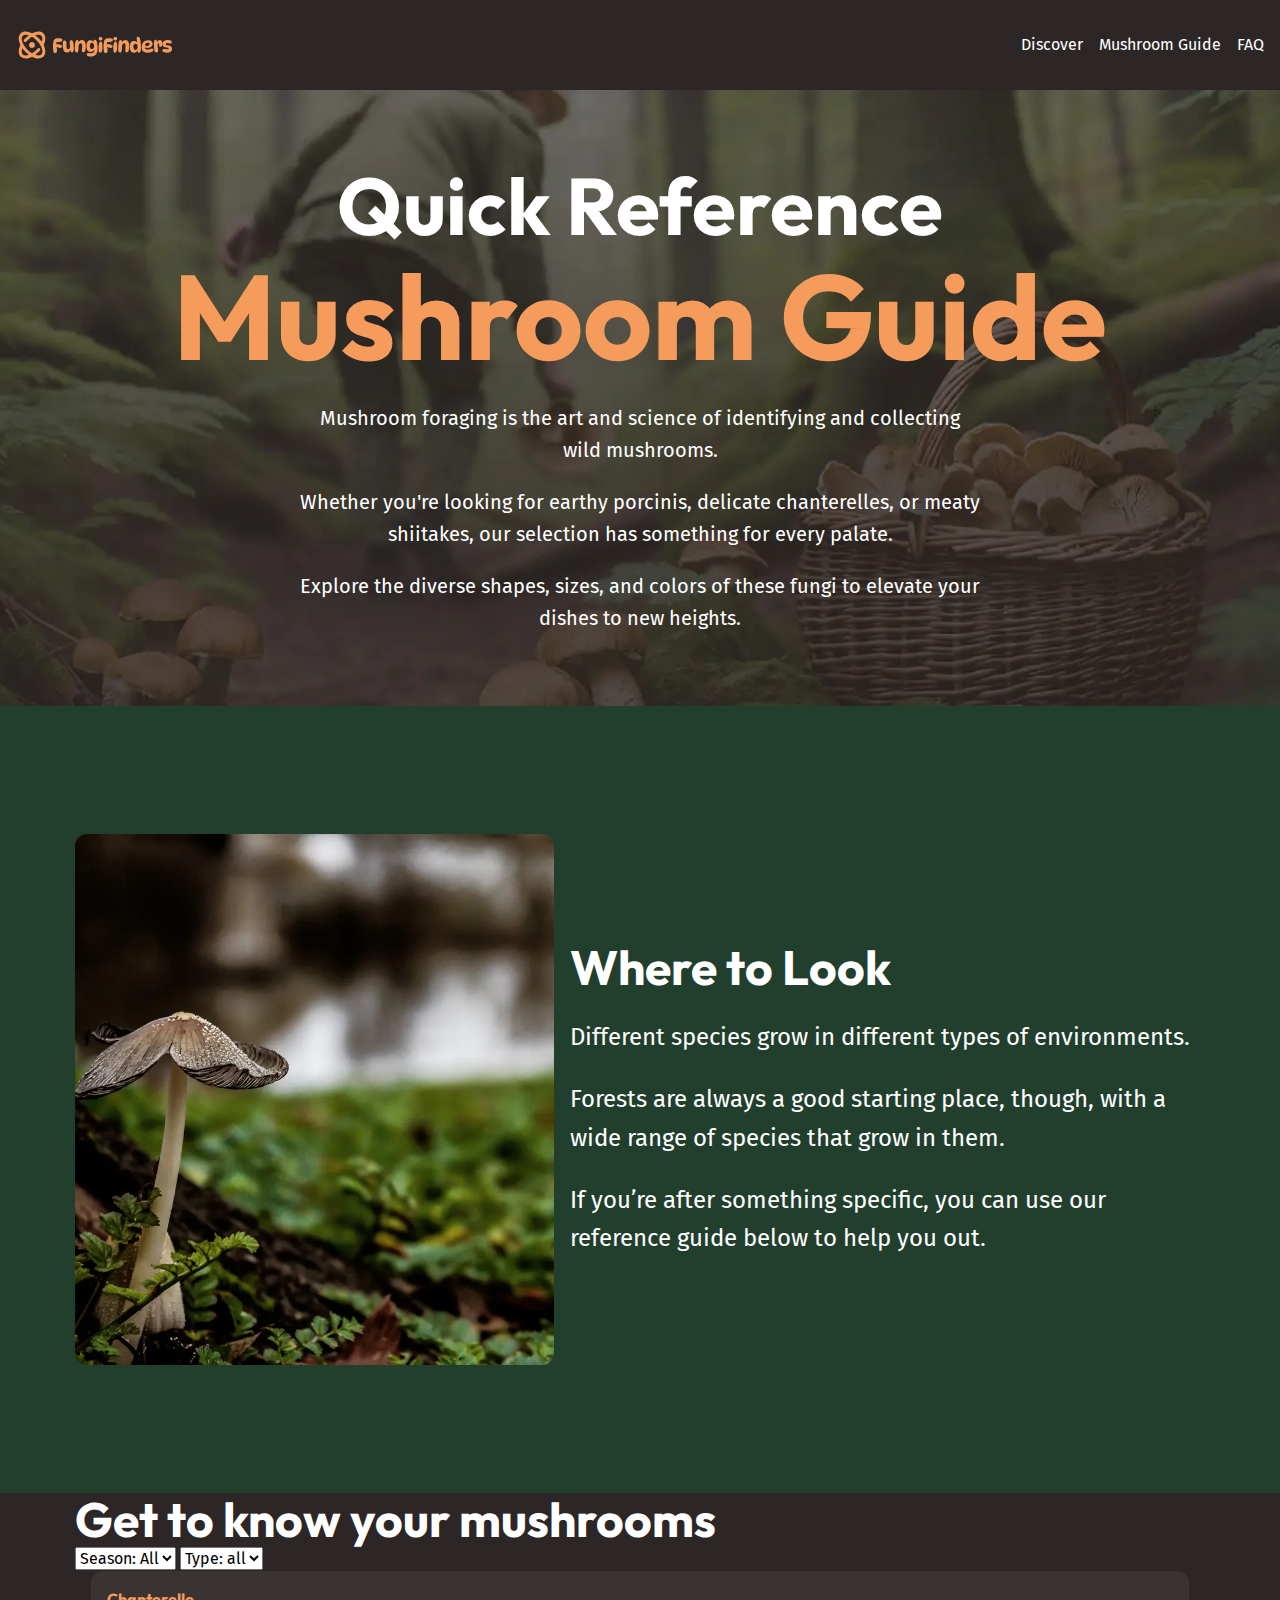
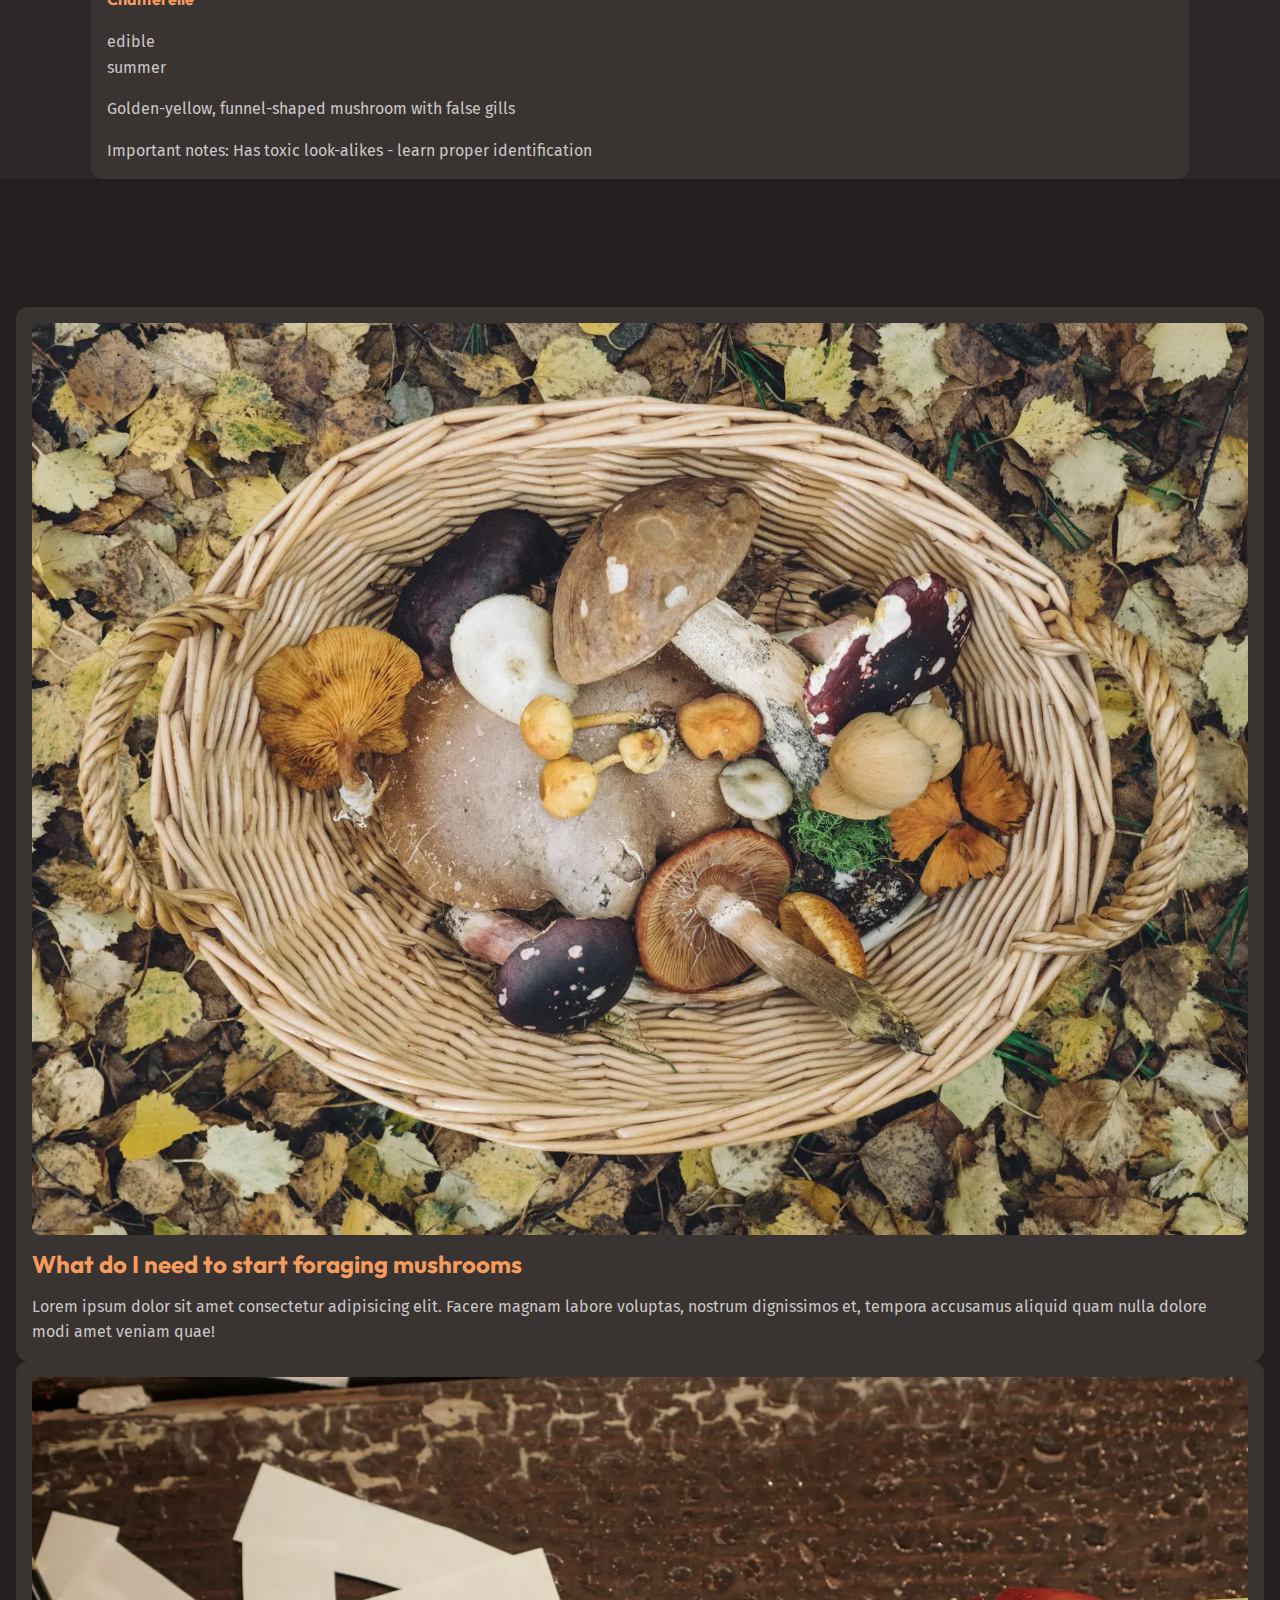
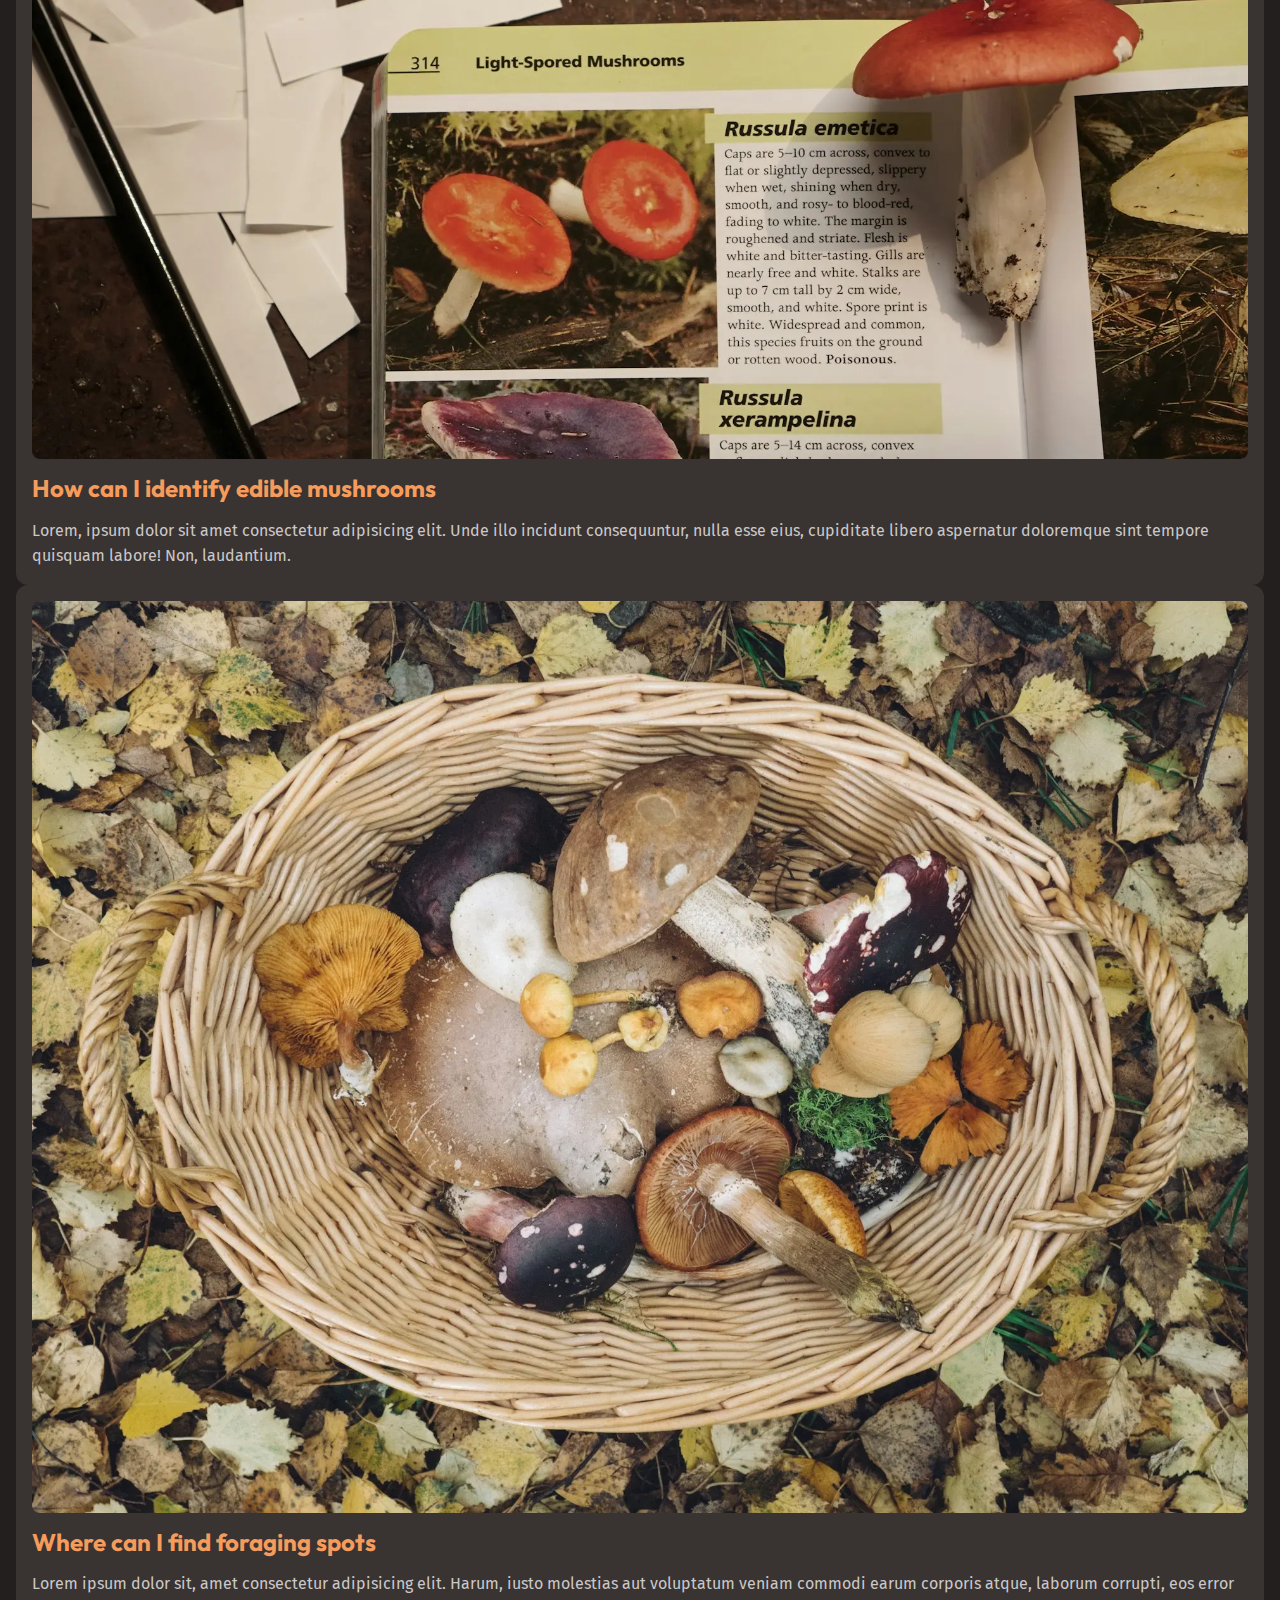
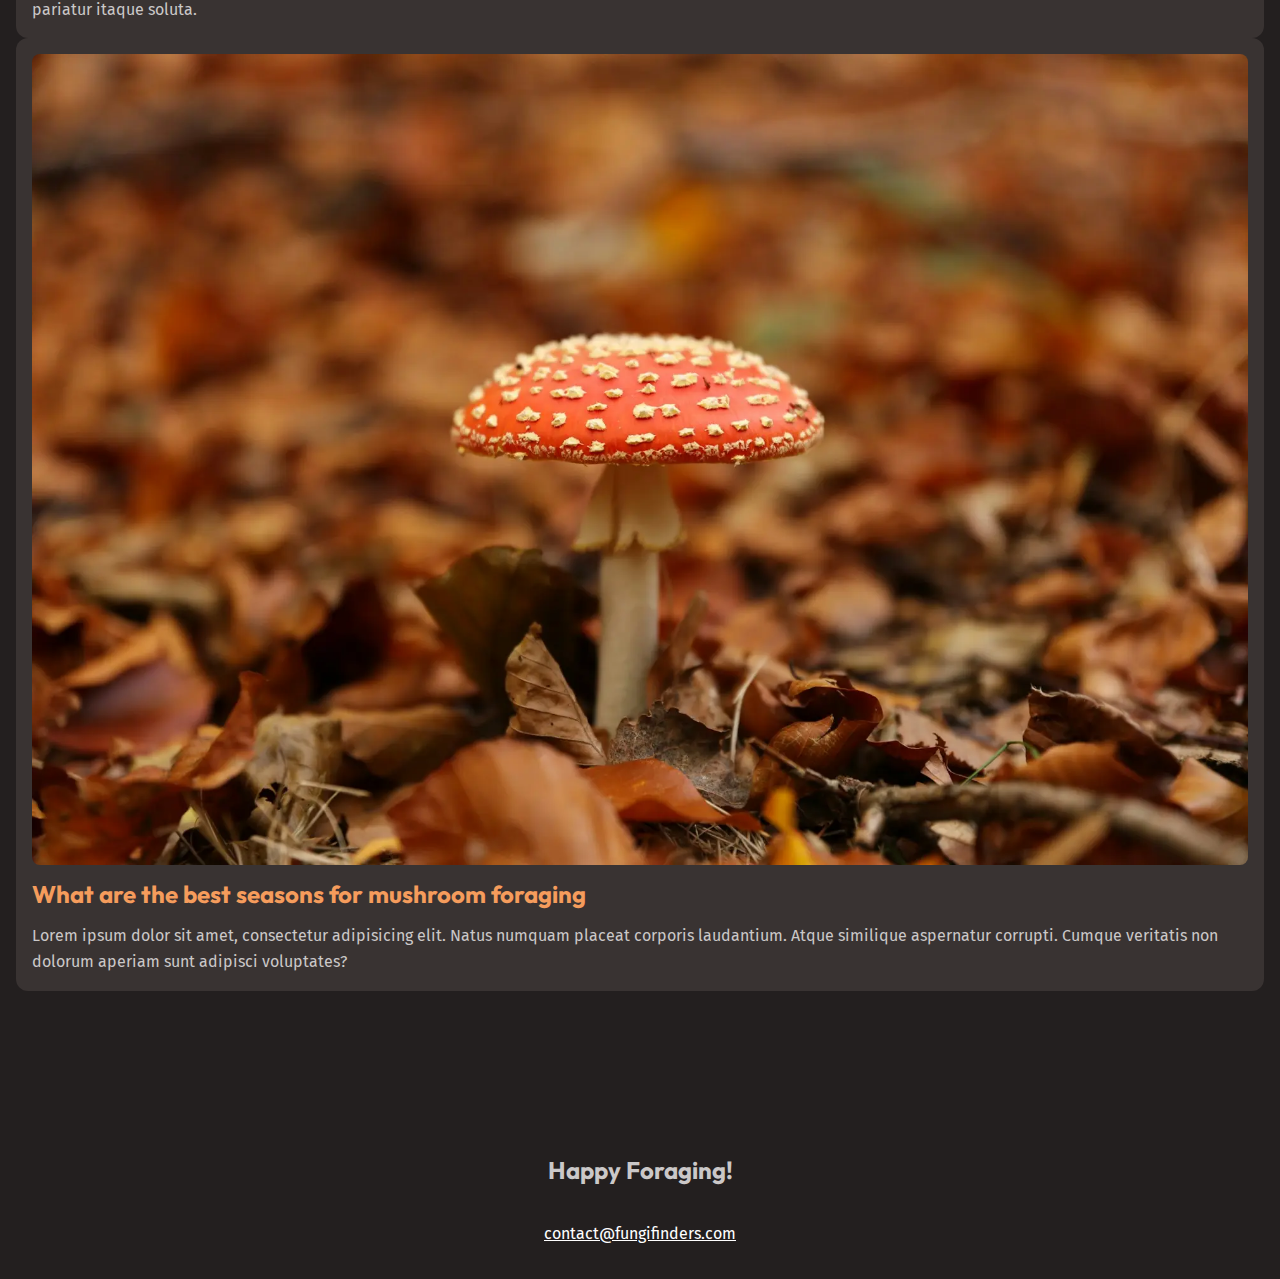
==== mushroom-guide.html @ 1d2c11e9 "added 2nd page, and some HTML/CSS" ====
<html>
    <head>
        <meta charset="utf-8">
        <meta http-equiv="X-UA-Compatible" content="IE=edge">
        <title></title>
        <meta name="description" content="">
        <meta name="viewport" content="width=device-width, initial-scale=1">
        <link rel="stylesheet" href="style.css">
        <link rel="preconnect" href="https://fonts.googleapis.com" />
        <script src="javascript.js" defer></script>
<link rel="preconnect" href="https://fonts.gstatic.com" crossorigin />
<link
  href="https://fonts.googleapis.com/css2?family=Fira+Sans:wght@400;700&family=Outfit:wght@100..900&display=swap"
  rel="stylesheet"
/>
    </head>
    <body>
      <header class="site-header">
              <!---site header-->
        <div class="wrapper wrapper--wide">
          <div class="site-header-inner">
        <img src="assets/fungi-finders.svg" alt="fungi-finders">
        <button  aria-controls="primary-nav" aria-expanded="false">
          <span class="visually-hidden">menu</span>
          <img src="assets/hamburger.svg" alt="">
        </button>
        <nav id="primary-nav" class="primary-navigation">
            
            <ul class="nav-links">
                <li class="nav-link"><a href="/">Discover</a></li>
                <li class="nav-link"><a href="">Mushroom Guide</a></li>
                <li class="nav-link"><a href="#">FAQ</a></li>
            </ul>
        </nav>
        </div>
      </div>

      </header>
      <main>

        
      <section class="hero section section--compact flow ">
        <div class="wrapper">

          <h1 class="hero-title">Quick Reference <span>Mushroom Guide</span></h1>
        </div>
        <div class="wrapper wrapper--narrow flow">
        <p>Mushroom foraging is the art and science of identifying and collecting wild mushrooms.  
        </p>
        <p>Whether you're looking for earthy porcinis, delicate chanterelles, or meaty shiitakes, our selection has something for every palate.     
        </p>
        <p>Explore the diverse shapes, sizes, and colors of these fungi to elevate your dishes to new heights. 
        </p>
        </div>
        </div>
      

      </section>

      <!--Where to Look-->
      <section class="section background-accent">
        <div class="wrapper" >
          <div class="equal-columns" data-alignment="center">
              <div>
                <img src="assets/where-to-look.webp" alt="">
              </div>
              <div class="flow font-size-lg text-high-contrast" data-alignment="centered">
                <h3 class="section-title">Where to Look</h3>
                <p>Different species grow in different types of environments.</p>
                <p>Forests are always a good starting place, though, with a wide range of species that grow in them. </p>
                <p>If you’re after something specific, you can use our reference guide below to help you out. </p>

                </h2>
              </div>

          </div>

        </div>

      </section>


      <!--Mushroom Guide-->

      <section>
        <div class="wrapper">
          <h2 class="section-title">Get to know your mushrooms</h2>
          <select name="" id="">
            <option value="all">Season: All</option>
            <option value="spring">Spring</option>
            <option value="summer">Summer</option>
            <option value="fall">Summer</option>

          </select>
          <select name="" id="">
            <option value="all">Type: all</option>
            <option value="edible">Edible</option>
            <option value="toxic">Toxic</option>
          </select>
          <div class="wrapper card-container">
            <div class="card">
              <h4 class="card-title">Chanterelle</h4>
              <ul role="list" aria-label="Mushroom Characteristics">
                <li>
                  <span class="visually-hidden">This mushroom is</span>
                  edible

                </li>
                <li>
                  <span class="visually-hidden">Best season to harvest this mushroom is</span>
                  summer
                </li>
              </ul>
              <p>
                Golden-yellow, funnel-shaped mushroom with false gills
              </p>
              <p>
                Important notes: Has toxic look-alikes - learn proper identification 
              </p>
            </div>
              
        </div>
      </section>

      <!--FAQ-->
      <section class="background-extra-dark section">
        <div class="wrapper wrapper--wide">

          <div class="card">
            <img src="assets/start-foraging.webp" alt="">
            <h2 class="card-title">What do I need to start foraging mushrooms</h2>
            <p>Lorem ipsum dolor sit amet consectetur adipisicing elit. Facere magnam labore voluptas, nostrum dignissimos et, tempora accusamus aliquid quam nulla dolore modi amet veniam quae!</p>
          </div>
          <div class="card">
            <img src="assets/identify-mushrooms.webp" alt="">
            <h2 class="card-title">How can I identify edible mushrooms</h2>
            <p>Lorem, ipsum dolor sit amet consectetur adipisicing elit. Unde illo incidunt consequuntur, nulla esse eius, cupiditate libero aspernatur doloremque sint tempore quisquam labore! Non, laudantium.</p>
          </div>
          <div class="card">
            <img src="assets/start-foraging.webp" alt="">
            <h2 class="card-title">Where can I find foraging spots</h2>
            <p>Lorem ipsum dolor sit, amet consectetur adipisicing elit. Harum, iusto molestias aut voluptatum veniam commodi earum corporis atque, laborum corrupti, eos error pariatur itaque soluta.</p>
          </div>
          <div class="card">
            <img src="assets/best-seasons.webp" alt="">
            <h2 class="card-title">What are the best seasons for mushroom foraging</h2>
            <p>Lorem ipsum dolor sit amet, consectetur adipisicing elit. Natus numquam placeat corporis laudantium. Atque similique aspernatur corrupti. Cumque veritatis non dolorum aperiam sunt adipisci voluptates?</p>
          </div>
        </div>

      </section>



    </main>

      <footer class="background-extra-dark">
        <div class="wrapper site-footer">
        <p class="site-footer-title">Happy Foraging!</p>
        <a href="mailto:contact@fungifinders.com" class="email-link">contact@fungifinders.com</a>
      </div>
      </footer>
        <script src="" async defer></script>
    </body>
</html>
---- style.css ----
@layer reset {
*,
*::before,
*::after {
  box-sizing: border-box;
}

/* https://kilianvalkhof.com/2022/css-html/your-css-reset-needs-text-size-adjust-probably/ */
html {
  -moz-text-size-adjust: none;
  -webkit-text-size-adjust: none;
  text-size-adjust: none;
}

body,
h1,
h2,
h3,
h4,
p,
figure,
blockquote,
dl,
dd {
  margin: 0;
}

/* https://www.scottohara.me/blog/2019/01/12/lists-and-safari.html */
[role="list"] {
  list-style: none;
  margin: 0;
  padding: 0;
}

body {
  min-block-size: 100vh;
  line-height: 1.6;
}

h1,
h2,
h3,
button,
input,
label {
  line-height: 1.1;
}

h1,
h2,
h3,
h4 {
  text-wrap: balance;
}

p,
li {
  text-wrap: pretty;
}

img,
picture {
  max-inline-size: 100%;
  display: block;
}

input,
button,
textarea,
select {
  font: inherit;
}


}

@layer base {
    :root {
        --clr-white: hsl(0, 0%, 100%);
        --clr-gray-100: hsl(0, 2%, 79%);
        --clr-brand-400: hsl(25, 88%, 75%);
        --clr-brand-500: hsl(25, 88%, 66%);
        --clr-green-400: hsl(143, 19%, 49%);
        --clr-green-500: hsl(143, 38%, 37%);
        --clr-green-600: hsl(145, 29%, 19%);
        --clr-brown-500: hsl(10, 5%, 25%);
        --clr-brown-600: hsl(9, 7%, 21%);
        --clr-brown-700: hsl(9, 8%, 16%);
        --clr-brown-800: hsl(0, 6%, 15%);
        --clr-brown-900: hsl(0, 6%, 13%);
      
        --clr-orange-500: hsl(28, 43%, 28%);
        --clr-red-500: hsl(359, 34%, 24%);
        --clr-teal-500: hsl(186, 42%, 25%);
      
        --ff-heading: "Outfit", sans-serif;
        --ff-body: "Fira Sans", sans-serif;
          
        --fs-300: 0.875rem;
        --fs-400: 1rem;
        --fs-500: 1.125rem;
        --fs-600: 1.25rem;
        --fs-700: 1.5rem;
        --fs-800: 2rem;
        --fs-900: 3.75rem;
        --fs-1000: 3.75rem;


        --text-main: var(--clr-gray-100);
        --text-high-contrast: var(--clr-white);
        --text-brand: var(--clr-brand-500);
        --text-brand-light: var(--clr-brand-400);
        
        --background-accent-light: var(--clr-green-400);
        --background-accent-main: var(--clr-green-500);
        --background-accent-dark: var(--clr-green-600);
        
        --background-extra-light: var(--clr-brown-500);
        --background-light: var(--clr-brown-600);
        --background-main: var(--clr-brown-700);
        --background-dark: var(--clr-brown-800);
        --background-extra-dark: var(--clr-brown-900);
  
        --font-size-heading-sm: var(--fs-700);
        --font-size-heading-regular: var(--fs-800);
        --font-size-heading-lg: var(--fs-900);
        --font-size-heading-xl: var(--fs-1000);
      
        --font-size-sm: var(--fs-300);
        --font-size-regular: var(--fs-400);
        --font-size-md: var(--fs-500);
        --font-size-lg: var(--fs-600);
  
        --border-radius-1: 0.25rem;
        --border-radius-2: 0.5rem;
        --border-radius-3: 0.75rem;

        @media (min-width: 760px) {
          --fs-300: 0.875rem;
          --fs-400: 1rem;
          --fs-500: 1.25rem;
          --fs-600: 1.5rem;
          --fs-700: 2rem;
          --fs-800: 3rem;
          --fs-900: 5rem;
          --fs-1000: 7.5rem;
      }


    }

    
      
    html{
        line-height: 1.6;
    }
      body{
        font-size: var(--font-size-regular);
        font-family: var(--ff-body);
        color: var(--text-main);
        background-color: var(--background-main);
    }
    
    h1, h2, h3, h4{
        font-family: var(--ff-heading);
        color: var(--text-high-contrast);
}

h1{
    font-size: var(--font-size-heading-lg);
    }

    a {
        color: var(--text-high-contrast);
      }
      
      a:hover,
      a:focus-visible {
        color: var(--text-brand-light);
      }             

      img{
        border-radius: var(--border-radius-3);
      }
}


@layer utilities {
  .visually-hidden {
    clip: rect(0 0 0 0);
    clip-path: inset(50%);
    height: 1px;
    overflow: hidden;
    position: absolute;
    white-space: nowrap;
    width: 1px;
  }
    .text-center {
      text-align: center;
    }
    .text-brand {
      color: var(--text-brand);
    }
    .text-high-contrast {
      color: var(--text-high-contrast);
    }
  
    .section-title {
      font-size: var(--font-size-heading-regular);
    }
  
    .background-base {
      background-color: var(--background-base);
    }
    .background-light {
      background-color: var(--background-light);
    }
    .background-extra-light {
      background-color: var(--background-extra-light);
    }
    .background-dark {
      background-color: var(--background-dark);
    }
    .background-extra-dark {
      background-color: var(--background-extra-dark);
    }
  
    .background-accent {
      background-color: var(--background-accent-dark);
    }
  
    .font-size-sm {
      font-size: var(--font-size-sm);
    }
    .font-size-regular {
      font-size: var(--font-size-regular);
    }
    .font-size-md {
      font-size: var(--font-size-md);
    }
    .font-size-lg {
      font-size: var(--font-size-lg);
    }
  }



@layer layout{

  .flow > * + * {
    margin-top: var(--flow-spacer, 1em);
  } 

  .grid-flow{
    display: grid;
    gap: var(--grid-flow-gap, 1rem);
  }

  .equal-columns {
    display: grid;
    gap: var(--equal-columns-gap, 1rem);
    align-items: var(--equal-columns-alignment, stretch);

    @media ( width > 760px){
      grid-auto-flow: column;
    }

    &[data-alignment="center"]{
      --equal-columns-alignment: center;
    }
  }

  .section{
    padding-block: 3.75rem;

    @media(width > 760px){
      padding-block: 8rem;
    }
  }
    .section--compact{
        padding-block: 4.5rem;

      }

    .wrapper{
      max-width: 1130px;
      margin-inline: auto;
      padding-inline: 16px;
      box-sizing: content-box;
    }

    .wrapper--narrow {
        max-width: 720px;
    }

    .wrapper--wide {
      max-width: 1330px;
    }
}

@layer components{


  .hero{
    text-align: center;
    font-size: var(--font-size-md);
    color: var(--text-high-contrast);
    background-image: url("assets/hero.webp");
    background-size: cover;
    background-position: center;
  }

  .hero-title{
    font-size: var(--font-size-heading-lg);

    span {
      color: var(--text-brand);
      font-size: var(--font-size-heading-xl);
      display: block;
  }
}


    .site-header{
      padding-block: 1rem;
    }

  .site-header-inner{
    display: flex;
    justify-content: space-between;
    flex-wrap: wrap;
  }

    [aria-controls="primary-nav"]{
      z-index: 100;
    }

    .primary-navigation{
      ul{
        display: flex;
        flex-wrap: wrap;
        gap: 0.5rem 1rem;
        list-style: none;
        
  
      }

      a{
        text-decoration: none;
      }
      
      @media(width < 600px){
        display: none;
        z-index: 10;
        position: absolute;
        top: 0;
        right: 0;
        font-size: var(--font-size-lg);
        font-weight: 700;
        font-family: var(--ff-heading);
        background-color: var(--background-accent-main);
        padding: 2rem;
        border-radius: 0 0 0 var(--border-radius-3);
        
        ul{
          gap: 0;
          flex-direction: column;
            
          }

          li + li{
            border-top: 2px solid var(--background-accent-light);
            margin-block-start: 1.5rem;
            padding-block-start: 1.5rem;
          }
      }



    }
    [aria-controls="primary-nav"]{
      display: none;
    }

    @media (width < 600px){
      [aria-expanded="true"] + .primary-navigation{
        display: block;

      }

      [aria-controls="primary-nav"]{
        display: block;
      }
    }

    
    .card{
      display: grid;
      background-color: var(--background-light);
      padding: 1rem;
      border-radius: var(--border-radius-3);
      gap: var(--card-gap, 1rem); ;


      img{
        border-radius: var(--border-radius-2);
      }
    }
   .card-title{
     font-size: 
     var(card-title-font-size, 
     var(--font-size-heading-sm));
     color:
     var(--card-title-color, 
     var(--text-brand));
       } 


  .button{
    display: inline-flex;
    padding: .5rem 1rem;
    background-color: var(--background-accent-main);
    border-radius: var(--border-radius-1);
    font-family: var(--ff-heading);
    font-weight: 700;
    text-decoration: none;
    font-size: var(--font-size-md);

    }

   .button:hover,
   .button:focus-visible{
    color: var(--text-high-contrast);
    background-color: var(--background-accent-light);
   } 

   .site-footer{
    text-align: center;
    padding-block: 2em;
    display: grid;
    gap: 2rem;
    color: var(--text-main);


    a{
      color: var(--text-high-contrast);
    }
    
    a:hover,
    a:focus-visible{
      color: var(--text-brand-light);
    }

    .site-footer-title{
      font-family: var(--ff-heading);
      font-size: var(--font-size-lg);
      font-weight: 700;


    }
   }
}
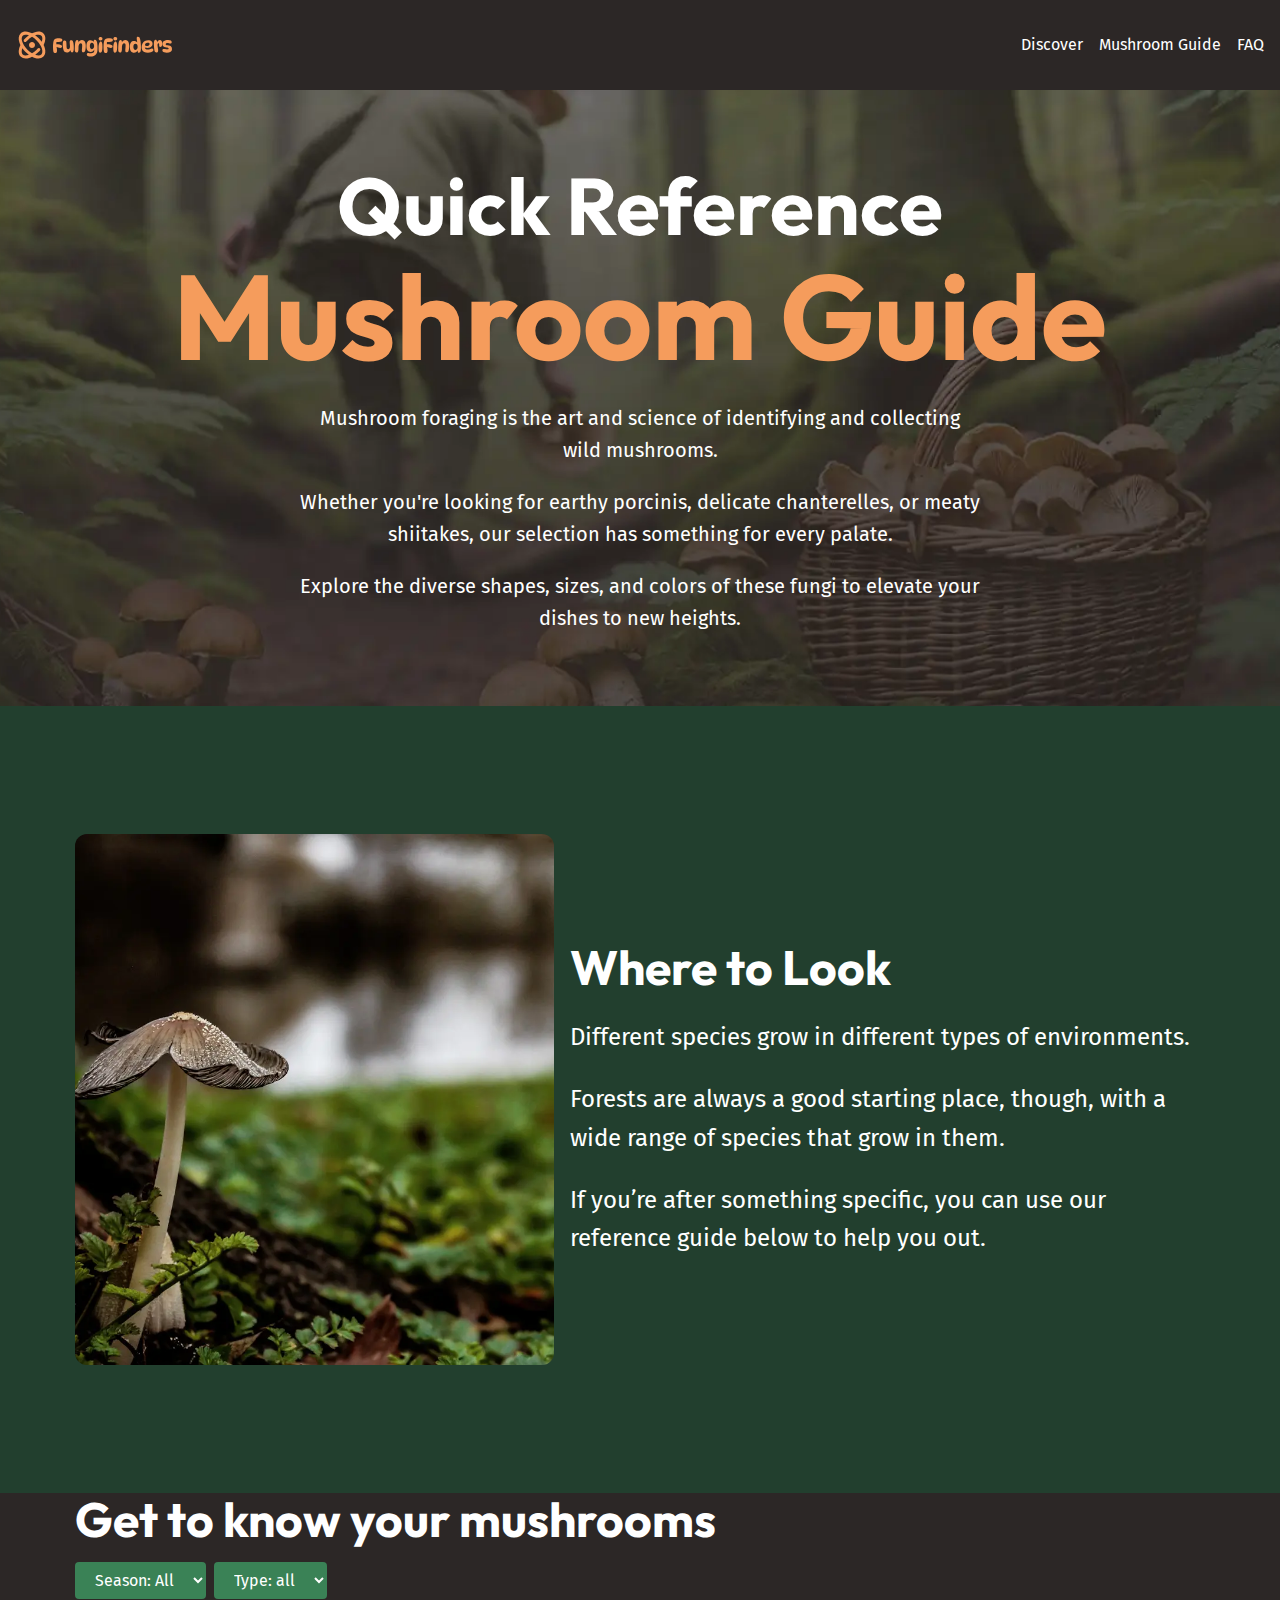
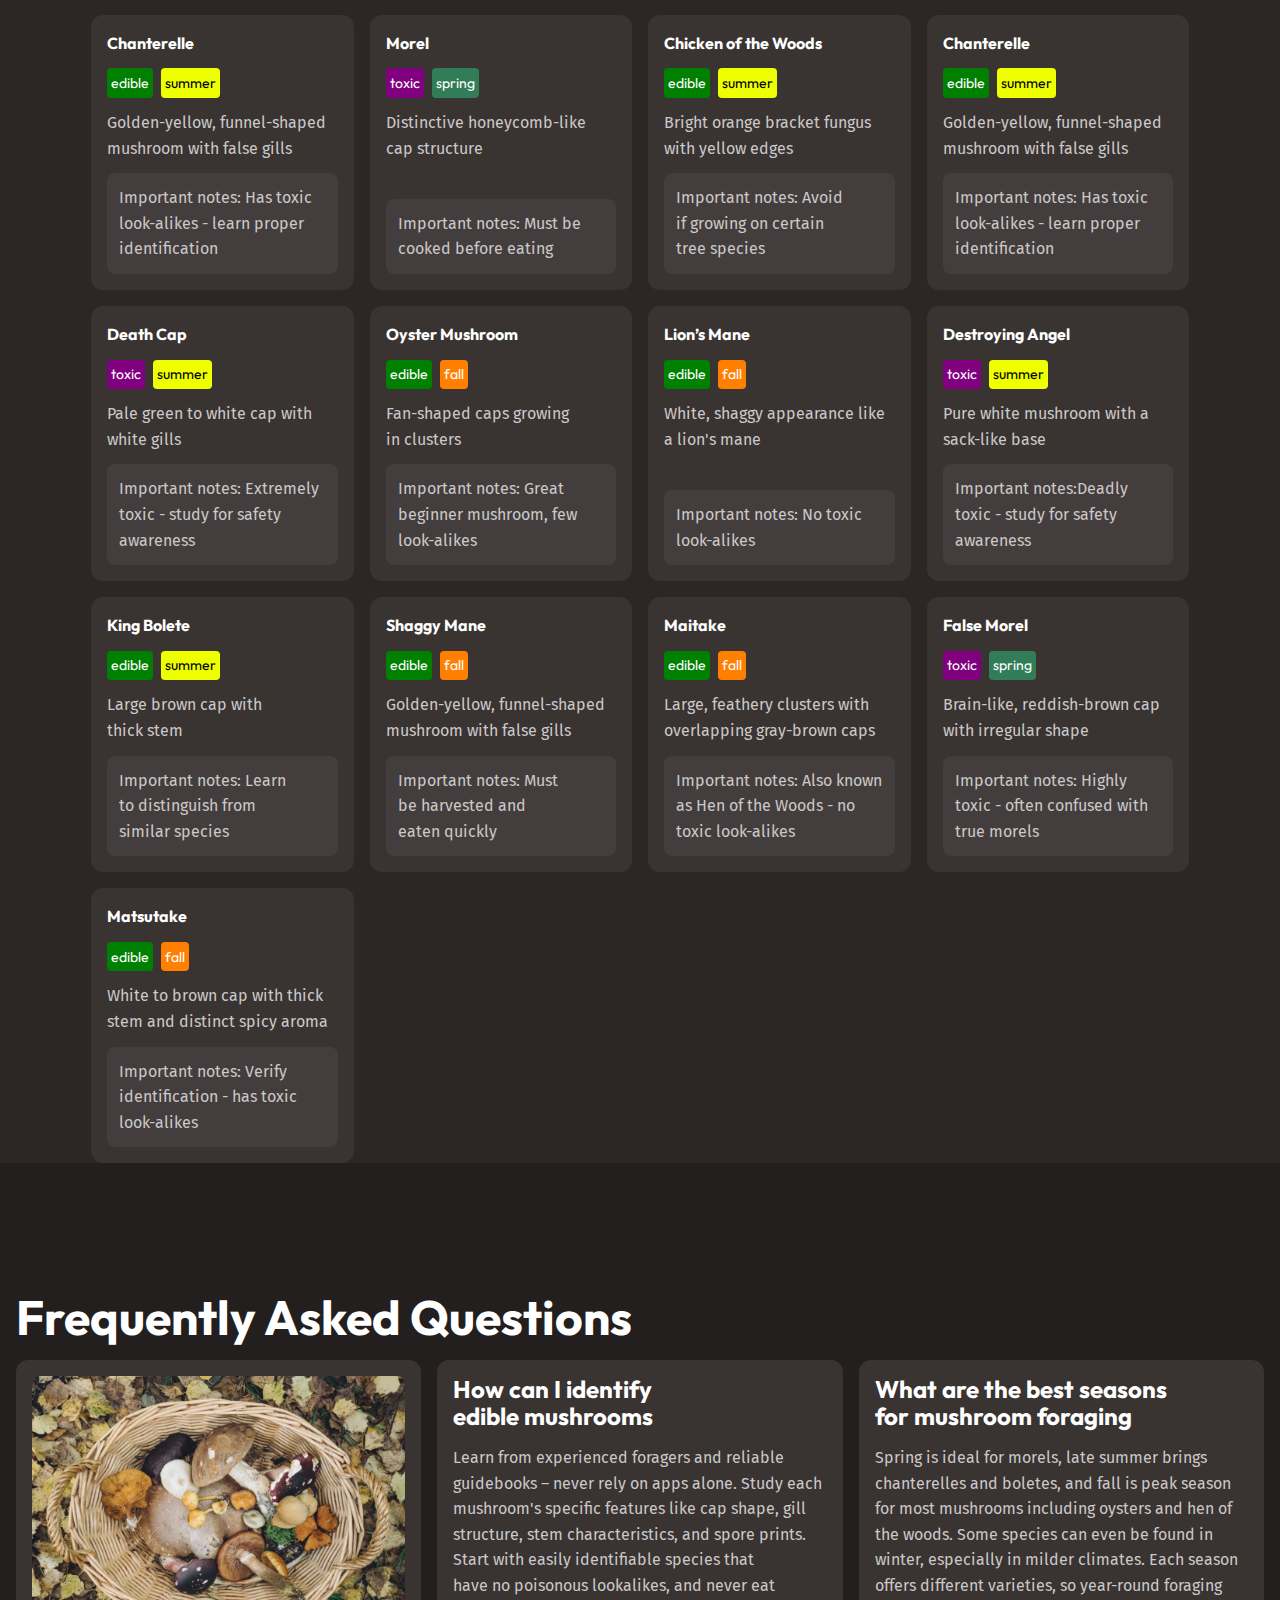
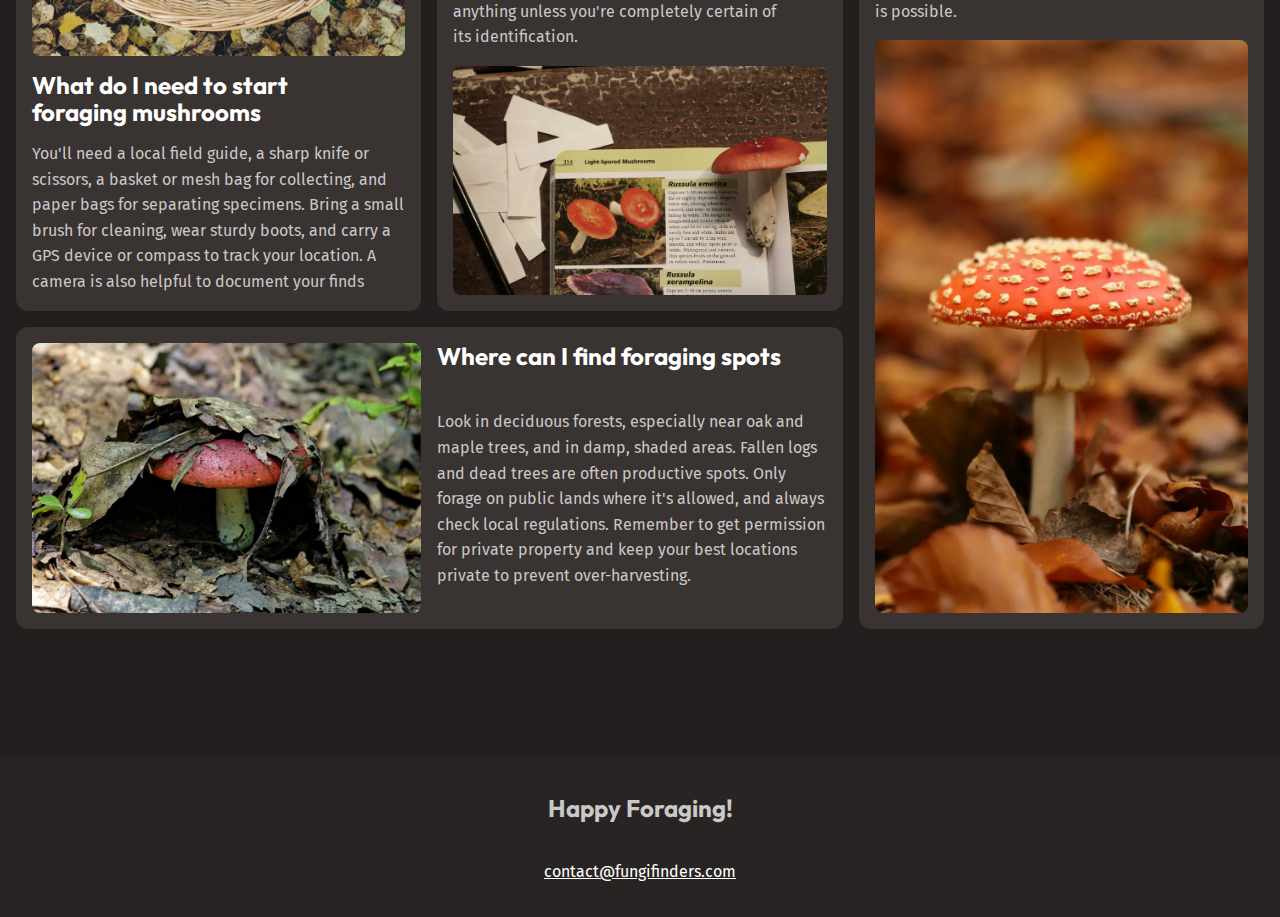
==== commit a8a25fee: "finished-ish" ====
--- a/mushroom-guide.html
+++ b/mushroom-guide.html
@@ -30,7 +30,7 @@
             <ul class="nav-links">
                 <li class="nav-link"><a href="/">Discover</a></li>
                 <li class="nav-link"><a href="">Mushroom Guide</a></li>
-                <li class="nav-link"><a href="#">FAQ</a></li>
+                <li class="nav-link"><a href="#faq">FAQ</a></li>
             </ul>
         </nav>
         </div>
@@ -84,30 +84,40 @@
       <!--Mushroom Guide-->
 
       <section>
-        <div class="wrapper">
+
+        <div class=" mushroom-guide wrapper">
+          <div class="flow">
+
+         
           <h2 class="section-title">Get to know your mushrooms</h2>
-          <select name="" id="">
+          <div class="flex-group">
+          <select name="season" id="season">
             <option value="all">Season: All</option>
-            <option value="spring">Spring</option>
-            <option value="summer">Summer</option>
-            <option value="fall">Summer</option>
+            <option value="spring">spring</option>
+            <option value="summer">summer</option>
+            <option value="fall">fall</option>
 
           </select>
-          <select name="" id="">
+          <select name="edible" id="edible">
             <option value="all">Type: all</option>
             <option value="edible">Edible</option>
             <option value="toxic">Toxic</option>
+            
+
           </select>
+          </div>
           <div class="wrapper card-container">
             <div class="card">
-              <h4 class="card-title">Chanterelle</h4>
-              <ul role="list" aria-label="Mushroom Characteristics">
-                <li>
-                  <span class="visually-hidden">This mushroom is</span>
-                  edible
-
-                </li>
-                <li>
+              <h4 class="card-title">
+                Chanterelle
+              </h4>
+              <ul class="list-class" role="list" aria-label="Mushroom Characteristics">
+                <li data-edible="edible">
+                  <span class="visually-hidden">This mushroom is</span>
+                  edible
+
+                </li>
+                <li data-season="summer">
                   <span class="visually-hidden">Best season to harvest this mushroom is</span>
                   summer
                 </li>
@@ -115,52 +125,367 @@
               <p>
                 Golden-yellow, funnel-shaped mushroom with false gills
               </p>
-              <p>
-                Important notes: Has toxic look-alikes - learn proper identification 
-              </p>
-            </div>
-              
+              <div class="card-note">
+                <p>
+                  Important notes: Has toxic look-alikes - learn proper identification 
+                </p>
+              </div>
+              
+            </div>
+
+            <div class="card">
+              <h4 class="card-title">
+                Morel
+              </h4>
+              <ul class="list-class" role="list" aria-label="Mushroom Characteristics">
+                <li data-edible="toxic">
+                  <span class="visually-hidden">This mushroom is</span>
+                  toxic
+
+                </li>
+                <li data-season="spring">
+                  <span class="visually-hidden">Best season to harvest this mushroom is</span>
+                  spring
+                </li>
+              </ul>
+              <p>
+                Distinctive honeycomb-like cap structure
+              </p>
+              <div class="card-note">
+                <p>
+                  Important notes: Must be cooked before eating 
+                </p>
+              </div>
+              
+            </div>
+
+            <div class="card">
+              <h4 class="card-title">
+                Chicken of the Woods
+              </h4>
+              <ul class="list-class" role="list" aria-label="Mushroom Characteristics">
+                <li data-edible="edible">
+                  <span class="visually-hidden">This mushroom is</span>
+                  edible
+
+                </li>
+                <li  data-season="summer">
+                  <span class="visually-hidden">Best season to harvest this mushroom is</span>
+                  summer
+                </li>
+              </ul>
+              <p>
+                Bright orange bracket fungus with yellow edges
+              </p>
+              <div class="card-note">
+                <p>
+                  Important notes: Avoid if growing on certain tree species 
+                </p>
+              </div>
+              
+            </div>
+
+            <div class="card">
+              <h4 class="card-title">
+                Chanterelle
+              </h4>
+              <ul class="list-class" role="list" aria-label="Mushroom Characteristics">
+                <li data-edible="edible">
+                  <span class="visually-hidden">This mushroom is</span>
+                  edible
+
+                </li>
+                <li  data-season="summer">
+                  <span class="visually-hidden">Best season to harvest this mushroom is</span>
+                  summer
+                </li>
+              </ul>
+              <p>
+                Golden-yellow, funnel-shaped mushroom with false gills
+              </p>
+              <div class="card-note">
+                <p>
+                  Important notes: Has toxic look-alikes - learn proper identification 
+                </p>
+              </div>
+              
+            </div>
+
+            <div class="card">
+              <h4 class="card-title">
+                Death Cap
+              </h4>
+              <ul class="list-class" role="list" aria-label="Mushroom Characteristics">
+                <li data-edible="toxic">
+                  <span class="visually-hidden">This mushroom is</span>
+                  toxic
+
+                </li>
+                <li data-season="summer">
+                  <span class="visually-hidden">Best season to harvest this mushroom is</span>
+                  summer
+                </li>
+              </ul>
+              <p>
+                Pale green to white cap with white gills
+              </p>
+              <div class="card-note">
+                <p>
+                  Important notes: Extremely toxic - study for safety awareness 
+                </p>
+              </div>
+              
+            </div>
+
+            <div class="card">
+              <h4 class="card-title">
+                Oyster Mushroom
+              </h4>
+              <ul class="list-class" role="list" aria-label="Mushroom Characteristics">
+                <li data-edible="edible">
+                  <span class="visually-hidden">This mushroom is</span>
+                  edible
+
+                </li>
+                <li  data-season="fall">
+                  <span class="visually-hidden">Best season to harvest this mushroom is</span>
+                  fall
+                </li>
+              </ul>
+              <p>
+                Fan-shaped caps growing in clusters
+              </p>
+              <div class="card-note">
+                <p>
+                  Important notes: Great beginner mushroom, few look-alikes 
+                </p>
+              </div>
+              
+            </div>
+
+            <div class="card">
+              <h4 class="card-title">
+                Lion’s Mane
+              </h4>
+              <ul class="list-class" role="list" aria-label="Mushroom Characteristics">
+                <li data-edible="edible">
+                  <span class="visually-hidden">This mushroom is</span>
+                  edible
+
+                </li>
+                <li  data-season="fall">
+                  <span class="visually-hidden">Best season to harvest this mushroom is</span>
+                  fall
+                </li>
+              </ul>
+              <p>
+                White, shaggy appearance like a lion's mane
+              </p>
+              <div class="card-note">
+                <p>
+                  Important notes: No toxic look-alikes                 </p>
+              </div>
+              
+            </div>
+
+            <div class="card">
+              <h4 class="card-title">
+                Destroying Angel
+              </h4>
+              <ul class="list-class" role="list" aria-label="Mushroom Characteristics">
+                <li data-edible="toxic">
+                  <span class="visually-hidden">This mushroom is</span>
+                  toxic
+                </li>
+                <li data-season="summer">
+                  <span class="visually-hidden">Best season to harvest this mushroom is</span>
+                  summer
+                </li>
+              </ul>
+              <p>
+                Pure white mushroom with a sack-like base              </p>
+              <div class="card-note">
+                <p>
+                  Important notes:Deadly toxic - study for safety awareness                 </p>
+              </div>
+              
+            </div>
+
+            <div class="card">
+              <h4 class="card-title">
+                King Bolete
+              </h4>
+              <ul class="list-class" role="list" aria-label="Mushroom Characteristics">
+                <li data-edible="edible">
+                  <span class="visually-hidden">This mushroom is</span>
+                  edible
+
+                </li>
+                <li data-season="summer">
+                  <span class="visually-hidden">Best season to harvest this mushroom is</span>
+                  summer
+                </li>
+              </ul>
+              <p>
+                Large brown cap with thick stem
+              </p>
+              <div class="card-note">
+                <p>
+                  Important notes: Learn to distinguish from similar species 
+                </p>
+              </div>
+              
+            </div>
+
+            <div class="card">
+              <h4 class="card-title">
+                Shaggy Mane
+              </h4>
+              <ul class="list-class" role="list" aria-label="Mushroom Characteristics">
+                <li data-edible="edible">
+                  <span class="visually-hidden">This mushroom is</span>
+                  edible
+
+                </li>
+                <li  data-season="fall">
+                  <span class="visually-hidden">Best season to harvest this mushroom is</span>
+                  fall
+                </li>
+              </ul>
+              <p>
+                Golden-yellow, funnel-shaped mushroom with false gills
+              </p>
+              <div class="card-note">
+                <p>
+                  Important notes: Must be harvested and eaten quickly 
+                </p>
+              </div>
+              
+            </div>
+
+            <div class="card">
+              <h4 class="card-title">
+                Maitake
+              </h4>
+              <ul class="list-class" role="list" aria-label="Mushroom Characteristics">
+                <li data-edible="edible">
+                  <span class="visually-hidden">This mushroom is</span>
+                  edible
+
+                </li>
+                <li  data-season="fall">
+                  <span class="visually-hidden">Best season to harvest this mushroom is</span>
+                  fall
+                </li>
+              </ul>
+              <p>
+                Large, feathery clusters with overlapping gray-brown caps
+              </p>
+              <div class="card-note">
+                <p>
+                  Important notes: Also known as Hen of the Woods - no toxic look-alikes 
+                </p>
+              </div>
+              
+            </div>
+            
+            <div class="card">
+              <h4 class="card-title">
+                False Morel
+              </h4>
+              <ul class="list-class" role="list" aria-label="Mushroom Characteristics">
+                <li data-edible="toxic">
+                  <span class="visually-hidden">This mushroom is</span>
+                  toxic
+                </li>
+                <li data-season="spring">
+                  <span class="visually-hidden">Best season to harvest this mushroom is</span>
+                  spring
+                </li>
+              </ul>
+              <p>
+                Brain-like, reddish-brown cap with irregular shape
+              </p>
+              <div class="card-note">
+                <p>
+                  Important notes: Highly toxic - often confused with true morels 
+                </p>
+              </div>
+              
+            </div>
+            
+            <div class="card">
+              <h4 class="card-title">
+                Matsutake
+              </h4>
+              <ul class="list-class" role="list" aria-label="Mushroom Characteristics">
+                <li data-edible="edible">
+                  <span class="visually-hidden">This mushroom is</span>
+                  edible
+
+                </li>
+                <li data-season="fall">
+                  <span class="visually-hidden">Best season to harvest this mushroom is</span>
+                  fall
+                </li>
+              </ul>
+              <p>
+                White to brown cap with thick stem and distinct spicy aroma
+              </p>
+              <div class="card-note">
+                <p>
+                  Important notes: Verify identification - has toxic look-alikes 
+                </p>
+              </div>
+              
+            </div>
+            
+            
+
+
+          </div>
         </div>
       </section>
 
       <!--FAQ-->
-      <section class="background-extra-dark section">
-        <div class="wrapper wrapper--wide">
-
+      <section id="faq" class="background-extra-dark section">
+        <div class="wrapper wrapper--wide flow">
+          <h2 class="section-title">Frequently Asked Questions</h2>
+          <div class="faq-bento">
           <div class="card">
             <img src="assets/start-foraging.webp" alt="">
             <h2 class="card-title">What do I need to start foraging mushrooms</h2>
-            <p>Lorem ipsum dolor sit amet consectetur adipisicing elit. Facere magnam labore voluptas, nostrum dignissimos et, tempora accusamus aliquid quam nulla dolore modi amet veniam quae!</p>
+            <p>You'll need a local field guide, a sharp knife or scissors, a basket or mesh bag for collecting, and paper bags for separating specimens. Bring a small brush for cleaning, wear sturdy boots, and carry a GPS device or compass to track your location. A camera is also helpful to document your finds</p>
           </div>
           <div class="card">
             <img src="assets/identify-mushrooms.webp" alt="">
             <h2 class="card-title">How can I identify edible mushrooms</h2>
-            <p>Lorem, ipsum dolor sit amet consectetur adipisicing elit. Unde illo incidunt consequuntur, nulla esse eius, cupiditate libero aspernatur doloremque sint tempore quisquam labore! Non, laudantium.</p>
+            <p>Learn from experienced foragers and reliable guidebooks – never rely on apps alone. Study each mushroom's specific features like cap shape, gill structure, stem characteristics, and spore prints. Start with easily identifiable species that have no poisonous lookalikes, and never eat anything unless you're completely certain of its identification. </p>
           </div>
           <div class="card">
-            <img src="assets/start-foraging.webp" alt="">
+            <img src="assets/where-to-find.webp" alt="">
             <h2 class="card-title">Where can I find foraging spots</h2>
-            <p>Lorem ipsum dolor sit, amet consectetur adipisicing elit. Harum, iusto molestias aut voluptatum veniam commodi earum corporis atque, laborum corrupti, eos error pariatur itaque soluta.</p>
+            <p>Look in deciduous forests, especially near oak and maple trees, and in damp, shaded areas. Fallen logs and dead trees are often productive spots. Only forage on public lands where it's allowed, and always check local regulations. Remember to get permission for private property and keep your best locations private to prevent over-harvesting. </p>
           </div>
           <div class="card">
             <img src="assets/best-seasons.webp" alt="">
             <h2 class="card-title">What are the best seasons for mushroom foraging</h2>
-            <p>Lorem ipsum dolor sit amet, consectetur adipisicing elit. Natus numquam placeat corporis laudantium. Atque similique aspernatur corrupti. Cumque veritatis non dolorum aperiam sunt adipisci voluptates?</p>
-          </div>
-        </div>
-
+            <p>Spring is ideal for morels, late summer brings chanterelles and boletes, and fall is peak season for most mushrooms including oysters and hen of the woods. Some species can even be found in winter, especially in milder climates. Each season offers different varieties, so year-round foraging is possible. </p>
+          </div>
+        </div>
+      </div>
       </section>
 
 
 
     </main>
 
-      <footer class="background-extra-dark">
+      <footer class="background-dark">
         <div class="wrapper site-footer">
         <p class="site-footer-title">Happy Foraging!</p>
         <a href="mailto:contact@fungifinders.com" class="email-link">contact@fungifinders.com</a>
       </div>
       </footer>
-        <script src="" async defer></script>
+        <script src="mushroomfilter.js" async defer></script>
     </body>
 </html>--- a/style.css
+++ b/style.css
@@ -10,6 +10,8 @@
   -moz-text-size-adjust: none;
   -webkit-text-size-adjust: none;
   text-size-adjust: none;
+  scroll-behavior: smooth;
+  scroll-padding-top: 3.75rem;
 }
 
 body,
@@ -247,6 +249,12 @@
 
 @layer layout{
 
+    .flex-group{
+      display: flex;
+      gap: .5rem;
+      flex-wrap: wrap;
+    }
+
   .flow > * + * {
     margin-top: var(--flow-spacer, 1em);
   } 
@@ -296,7 +304,14 @@
     .wrapper--wide {
       max-width: 1330px;
     }
-}
+
+    .card-container{
+      display: grid;
+      gap: 1rem;
+      grid-template-columns:
+      repeat(auto-fill, minmax(min(262px, 100%),1fr));
+    }
+  }
 
 @layer components{
 
@@ -393,15 +408,22 @@
       }
     }
 
+    .mushroom-guide{
+      --card-title-color: var(--text-high-contrast);
+      --card-title-font-size: var(--font-size-heading-xl);
+      --card-gap: 0.75rem;
+    }
+
+
+
     
     .card{
-      display: grid;
+      display: flex;
+      flex-direction: column;
       background-color: var(--background-light);
       padding: 1rem;
       border-radius: var(--border-radius-3);
-      gap: var(--card-gap, 1rem); ;
-
-
+      gap: var(--card-gap, 1rem);
       img{
         border-radius: var(--border-radius-2);
       }
@@ -414,6 +436,13 @@
      var(--card-title-color, 
      var(--text-brand));
        } 
+
+  .card-note{
+    background-color: var(--background-extra-light);
+    padding: 0.75rem;
+    border-radius: var(--border-radius-2);
+    margin-block-start: auto;
+  }
 
 
   .button{
@@ -434,6 +463,14 @@
     background-color: var(--background-accent-light);
    } 
 
+    select{
+      padding: 0.5rem 1rem;
+      background-color: var(--background-accent-main);
+      border: 0;
+      color: var(--text-high-contrast);
+      border-radius: var(--border-radius-1);
+    }
+
    .site-footer{
     text-align: center;
     padding-block: 2em;
@@ -459,5 +496,107 @@
 
     }
    }
-}
-
+   .list-class{
+    display: flex;
+    gap: 0.5rem;
+    flex-wrap: wrap;
+   
+    li{
+      padding: 0.225rem 0.25rem;
+      background-color: red;
+      border-radius: var(--border-radius-1);
+      font-size: var(--font-size-sm);
+      color: var(--text-high-contrast);
+      font-family: var(--ff-heading);
+    }
+    [data-edible="toxic"]{
+      background-color: purple;
+    }
+    [data-edible="edible"]{
+      background-color: green;
+    }
+    [data-season="spring"]{
+      background-color: hsl(150, 44%, 34%);
+    
+    }
+    [data-season="summer"]{
+      background-color: rgb(238, 255, 0);
+      color: black;
+    }
+    [data-season="fall"]{
+      background-color: hsl(30, 100%, 50%);
+    }
+  }
+
+
+  }
+
+  .faq-bento{
+    --card-title-color: var(--text-high-contrast);
+
+
+    display: grid;
+    gap: 1rem;
+    grid-template-areas: 
+      "card-1"
+      "card-2"
+      "card-3"
+      "card-4"
+    ;
+
+    @media(width > 600px){
+      grid-template-areas: 
+        "card-1 card-2"
+        "card-3 card-4"
+      ;
+    }
+
+    @media( width > 900px){
+      grid-template-columns: repeat(3, 1fr);
+      grid-template-areas: 
+        "card-1 card-2 card-3"
+        "card-4 card-4 card-3"
+      ;
+    }
+
+    .card > img {
+      height: 100%;
+      object-fit: cover;
+    }
+
+    .card:nth-child(even) > img{
+      order: 3
+
+    }
+   
+
+    .card:nth-child(1){
+      grid-area: card-1;
+    }
+    .card:nth-child(2){
+      grid-area: card-2;
+    }
+    .card:nth-child(4){
+      grid-area: card-3;
+      
+    }
+   .card:nth-child(3){
+      grid-area: card-4;
+      @media(width > 900px){
+        display: grid;
+        grid-template-columns: 1fr 1fr;
+
+        img {
+          grid-column: 1 / 2;
+          grid-row: 1 / 3;
+         
+        }
+      }
+    }
+
+  }
+
+
+  [hidden]{
+    display: none;
+  }